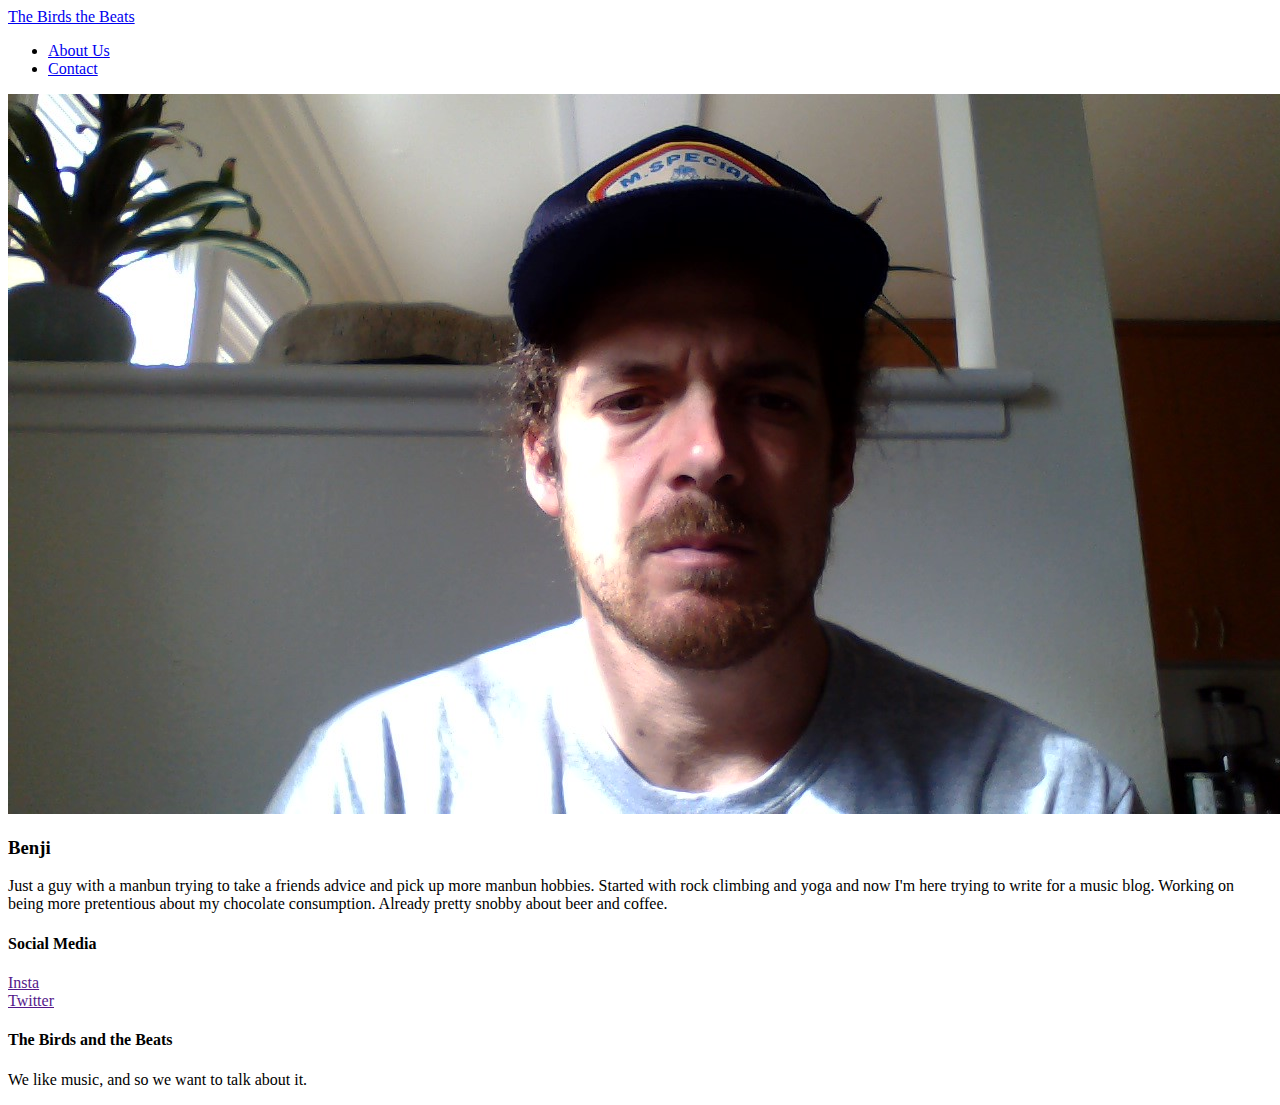
==== aboutUs.html @ 8bfb033b "Add files via upload" ====
<!DOCTYPE html>


<html>

  <head>
    <title>For the love of Music</title>
    <link rel="stylesheet" type="text/css" href="styles.css" >

  </head>

  <body>
    <div id="header">
      <div class=header-container>
        <a id="header-title" href="index.html">The Birds the Beats</a>
        <ul id="header-nav">
          <li><a href="aboutUs.html">About Us</a></li>
          <li><a href="contact.html">Contact</a></li>
        </ul>
      </div>
    </div>

    <div id="content">
      <div class=about-container>
        <div class="about">
          <div class="about-author">
            <img src="ben.jpg">
          </div>
          <h3 class="about-title">Benji</h3>
          <div class="about-content">
            <p>Just a guy with a manbun trying to take a friends advice and pick up more manbun hobbies.  Started with rock climbing and yoga and now I'm here trying to write for a music blog.  Working on being more pretentious about my chocolate consumption. Already pretty snobby about beer and coffee.</p>
          </div>
        </div>
      </div>
    </div>


    <div id="footer">
      <div class=footer-container>
        <div class="columne">
          <h4>Social Media</h4>
          <p>
            <a href="">Insta</a>
            <br>
            <a href="">Twitter</a>
          </p>
        </div>
        <div class="columne">
          <h4>The Birds and the Beats</h4>
          <p>We like music, and so we want to talk about it.
          </p>
        </div>
      </div>
    </div>

  </body>

</html>
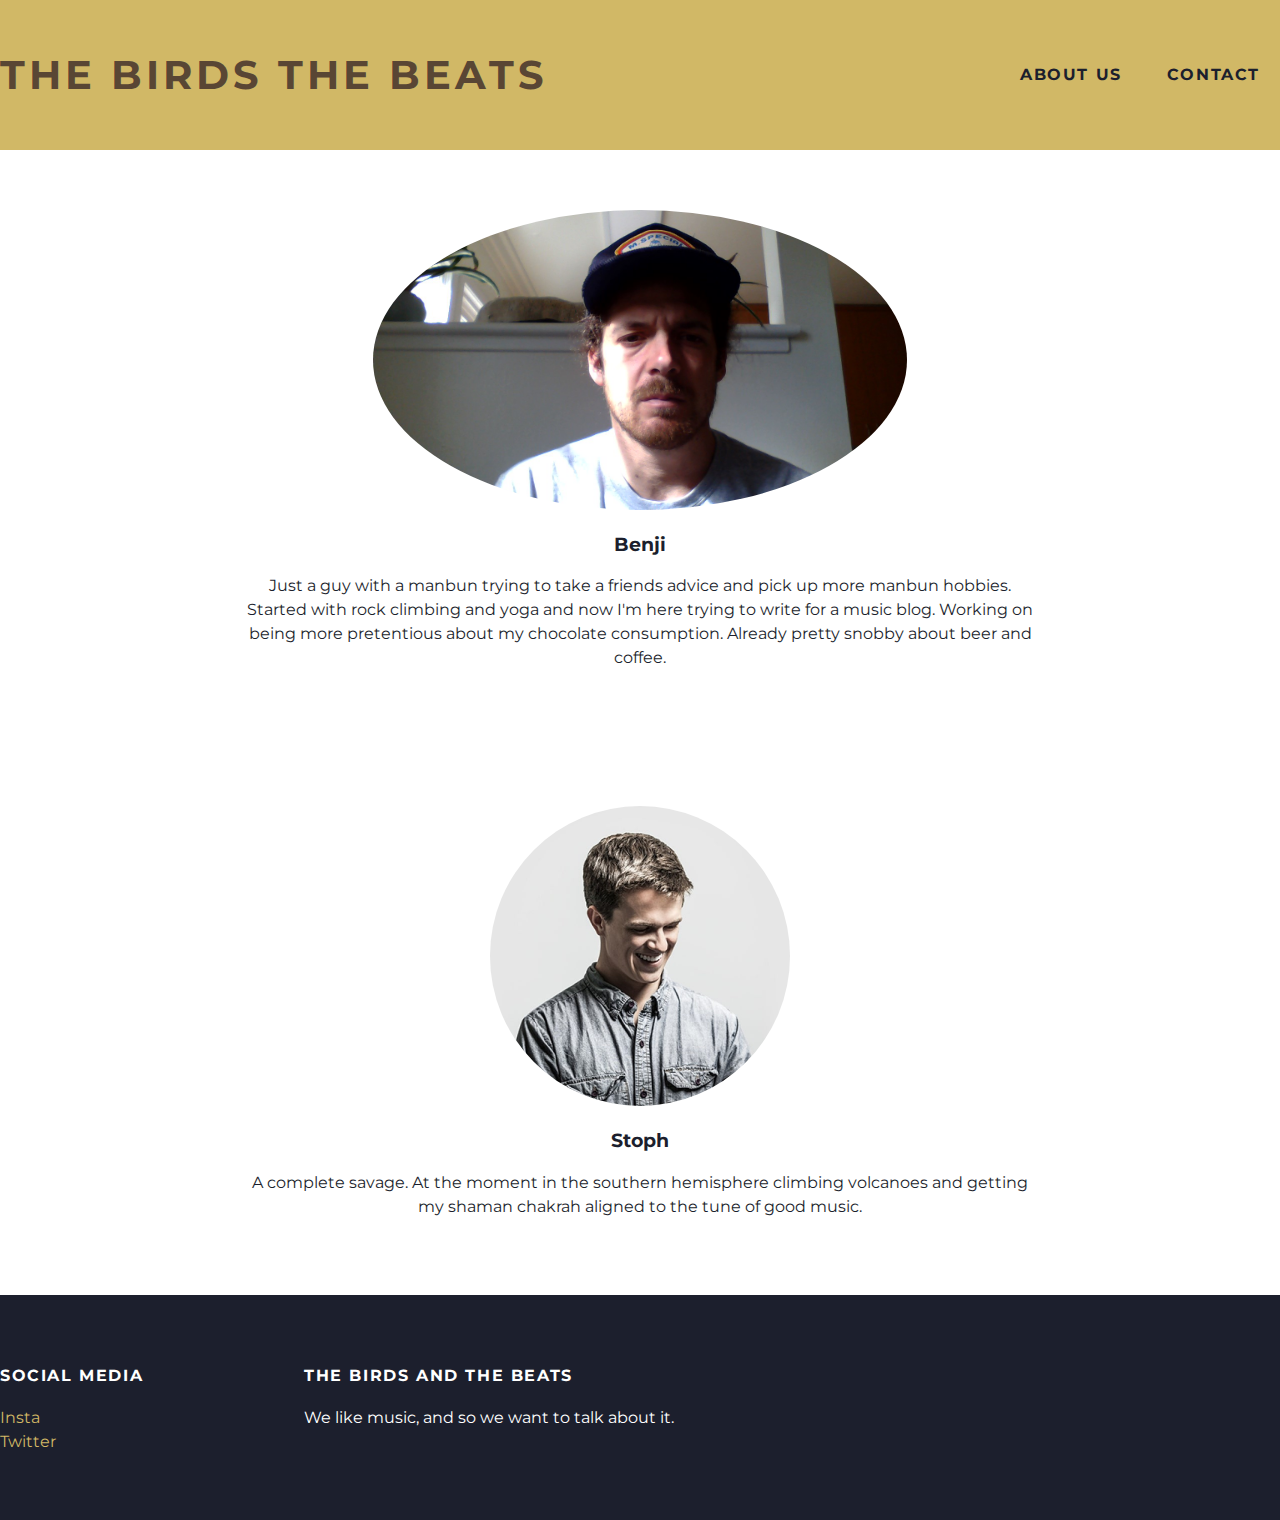
==== commit cde9df1c: "Add files via upload" ====
--- a/aboutUs.html
+++ b/aboutUs.html
@@ -32,6 +32,17 @@
           </div>
         </div>
       </div>
+      <div class=about-container>
+        <div class="about">
+          <div class="about-author">
+            <img src="stoph.jpg">
+          </div>
+          <h3 class="about-title">Stoph</h3>
+          <div class="about-content">
+            <p>A complete savage. At the moment in the southern hemisphere climbing volcanoes and getting my shaman chakrah aligned to the tune of good music. </p>
+          </div>
+        </div>
+      </div>
     </div>
 
 
--- a/styles.css
+++ b/styles.css
@@ -0,0 +1,132 @@
+@import url(http://fonts.googleapis.com/css?family=Montserrat:400,700);
+
+body{
+  color: #1c1f2d;
+  margin: 0;
+
+  font-family: 'Montserrat', sans-serif;
+}
+
+p{
+  line-height: 1.5;
+}
+
+.container {
+  max-width: 1000px;
+  margin: 0 auto;
+}
+
+
+#header {
+  background-color: #D1B866;
+  height: 150px;
+  line-height: 150px;
+}
+
+#header a{
+  text-decoration: none;
+  color: #1c1f2d;
+  text-transform: uppercase;
+  letter-spacing: .1em;
+
+}
+#header a:hover {
+  color: #594634;
+
+}
+
+#header-title{
+  display: block;
+  float: left;
+  font-size: 40px;
+  font-weight: bold;
+}
+
+#header-nav{
+  display: block;
+  float: right;
+  margin-top: 0;
+  font-weight: bold;
+}
+
+#header-nav li{
+  display: inline;
+  padding-left: 20px;
+  padding-right: 20px;
+}
+
+.post, .about {
+  max-width: 800px;
+  margin: 0 auto;
+  padding: 60px 0;
+}
+
+.post-author img {
+  height: 60px;
+  width: 60px ;
+  vertical-align: middle;
+
+  object-fit: cover;
+  border-radius: 50%;
+
+}
+
+.post-author span {
+  margin-left: 16px;
+
+}
+
+.post-date {
+  color: #d2d2d2;
+
+  font-size: 14px;
+  font-weight: bold;
+
+  text-transform: uppercase;
+  letter-spacing: .1em;
+
+}
+
+.about-author img {
+  height: auto;
+  width: auto;
+  max-height: 300px;
+  border-radius: 50%;
+}
+
+.about {
+  text-align: center;
+}
+
+#footer{
+  background-color: #1c1f2d;
+  padding: 50px 0;
+}
+.columne {
+  min-width: 300px;
+  display: inline-block;
+  vertical-align: top;
+}
+
+.post-container:nth-child(even) {
+  background-color: #f2f2f2;
+}
+
+#footer h4{
+  color: white;
+  text-transform: uppercase;
+  letter-spacing: .1em;
+}
+
+#footer p{
+  color: white;
+}
+
+#footer a{
+  color: #d1b866;
+  text-decoration: none;
+}
+
+#footer a:hover{
+  color: #594634;
+}
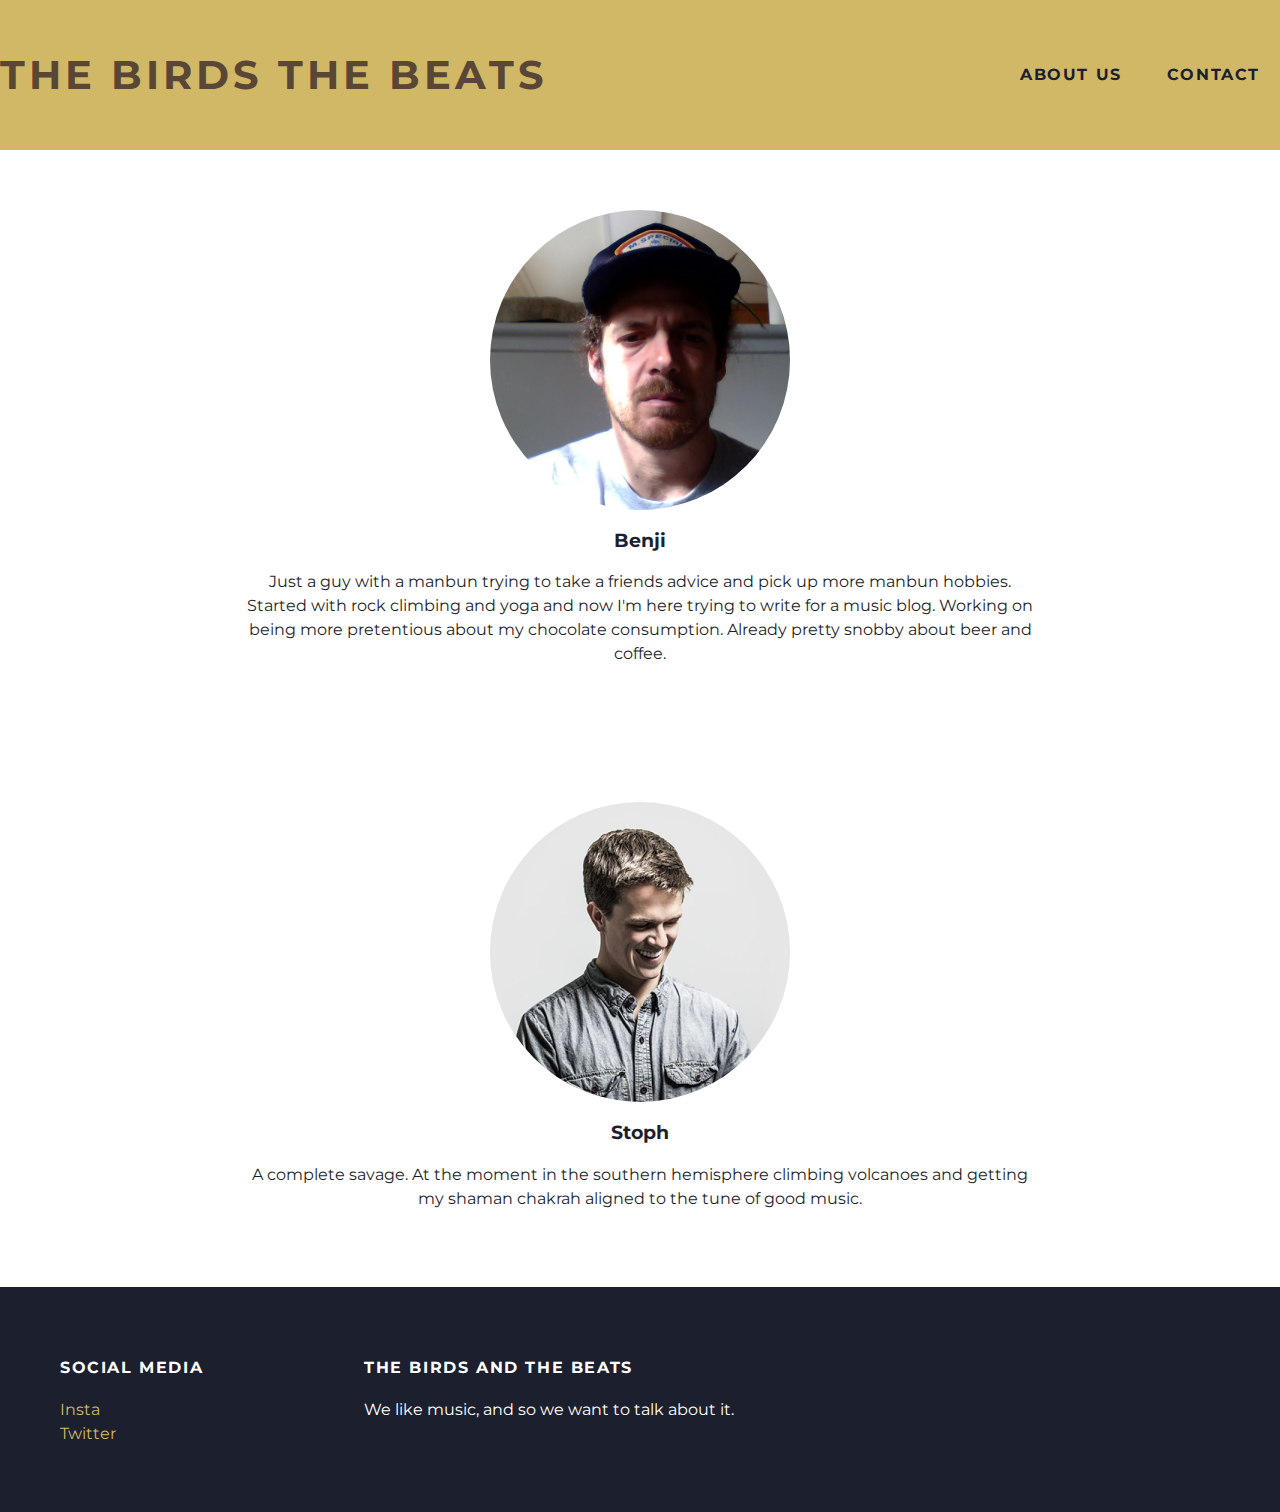
==== commit 8dbef035: "Update aboutUs.html" ====
--- a/aboutUs.html
+++ b/aboutUs.html
@@ -4,7 +4,7 @@
 <html>
 
   <head>
-    <title>For the love of Music</title>
+    <title>About Us</title>
     <link rel="stylesheet" type="text/css" href="styles.css" >
 
   </head>
--- a/styles.css
+++ b/styles.css
@@ -65,7 +65,6 @@
   height: 60px;
   width: 60px ;
   vertical-align: middle;
-
   object-fit: cover;
   border-radius: 50%;
 
@@ -88,9 +87,10 @@
 }
 
 .about-author img {
-  height: auto;
-  width: auto;
-  max-height: 300px;
+  height: 300px;
+  width: 300px;
+  vertical-align: middle;
+  object-fit: cover;
   border-radius: 50%;
 }
 
@@ -130,3 +130,8 @@
 #footer a:hover{
   color: #594634;
 }
+
+.footer-container:first-child {
+margin: 0 auto;
+padding-left: 60px;
+}
